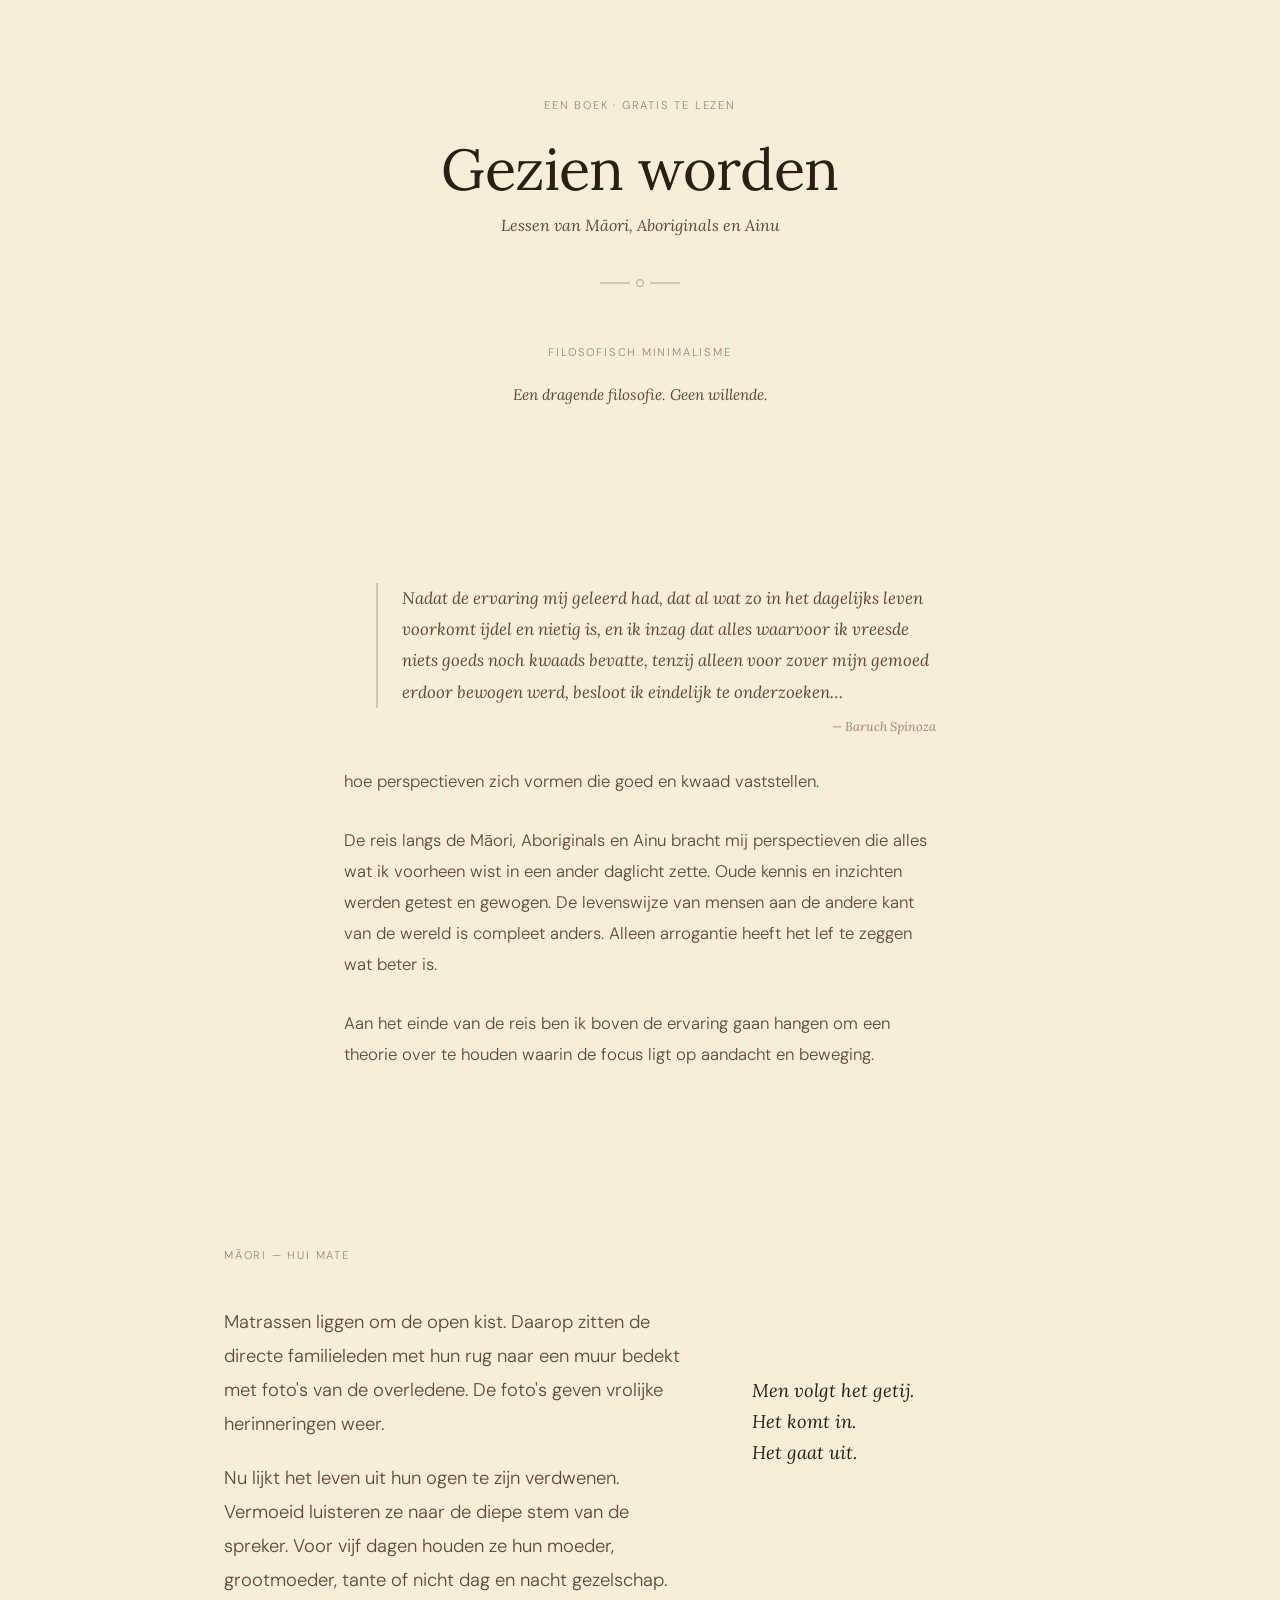
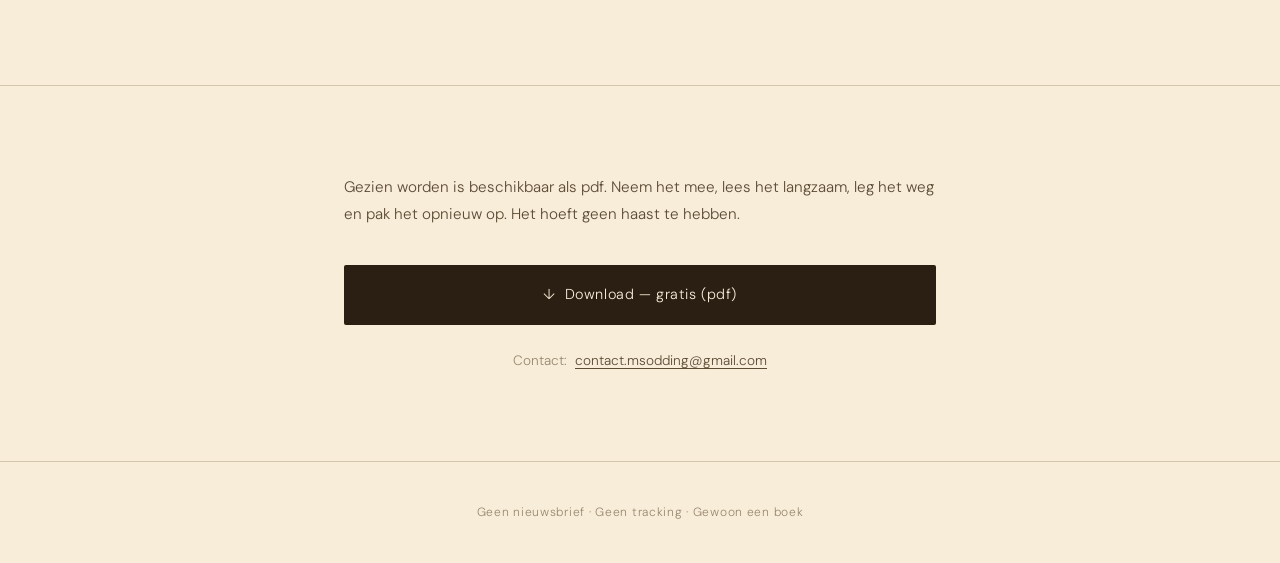
==== index.html @ 2de7d9d2 "Update PDF and remove author name from hero Co-Authored-By: Claude Sonnet 4.6 <noreply@anthropic.com" ====
<!DOCTYPE html>
<html lang="nl">
<head>
  <meta charset="UTF-8" />
  <meta name="viewport" content="width=device-width, initial-scale=1.0" />
  <meta name="description" content="Gezien worden — een filosofisch boek van MS Odding. Gratis te downloaden als pdf." />
  <title>Gezien worden — MS Odding</title>
  <link rel="preconnect" href="https://fonts.googleapis.com" />
  <link rel="preconnect" href="https://fonts.gstatic.com" crossorigin />
  <link href="https://fonts.googleapis.com/css2?family=Lora:ital,wght@0,400;0,500;1,400&family=DM+Sans:ital,wght@0,300;0,400;1,300&display=swap" rel="stylesheet" />
  <link rel="stylesheet" href="styles.css" />
</head>
<body>

  <!-- 1. Hero -->
  <section class="hero fade-in">
    <div class="content">
      <p class="eyebrow">Een boek · Gratis te lezen</p>
      <h1 class="book-title">Gezien worden</h1>
      <p class="book-subtitle">Lessen van Māori, Aboriginals en Ainu</p>
<div class="svg-motif" aria-hidden="true">
        <svg width="80" height="24" viewBox="0 0 80 24" fill="none" xmlns="http://www.w3.org/2000/svg">
          <line x1="0" y1="12" x2="30" y2="12" stroke="#9A8770" stroke-width="0.75"/>
          <circle cx="40" cy="12" r="3.5" stroke="#9A8770" stroke-width="0.75" fill="none"/>
          <line x1="50" y1="12" x2="80" y2="12" stroke="#9A8770" stroke-width="0.75"/>
        </svg>
      </div>
    </div>
  </section>

  <!-- 2. Filosofisch minimalisme -->
  <section class="philosophy-intro fade-in">
    <div class="content">
      <p class="tradition-label">Filosofisch minimalisme</p>
      <p class="philosophy-tagline">Een dragende filosofie. Geen willende.</p>
    </div>
  </section>

  <!-- 3. Spinoza-introductie -->
  <section class="spinoza-intro fade-in">
    <div class="content">
      <div class="spinoza-block">
        <blockquote class="spinoza-quote">
          Nadat de ervaring mij geleerd had, dat al wat zo in het dagelijks leven
          voorkomt ijdel en nietig is, en ik inzag dat alles waarvoor ik vreesde
          niets goeds noch kwaads bevatte, tenzij alleen voor zover mijn gemoed
          erdoor bewogen werd, besloot ik eindelijk te onderzoeken…
        </blockquote>
        <p class="spinoza-attr">— Baruch Spinoza</p>
      </div>

      <p class="intro-text">
        hoe perspectieven zich vormen die goed en kwaad vaststellen.
      </p>

      <p class="intro-text">
        De reis langs de Māori, Aboriginals en Ainu bracht mij perspectieven die
        alles wat ik voorheen wist in een ander daglicht zette. Oude kennis en
        inzichten werden getest en gewogen. De levenswijze van mensen aan de andere
        kant van de wereld is compleet anders. Alleen arrogantie heeft het lef te
        zeggen wat beter is.
      </p>

      <p class="intro-text">
        Aan het einde van de reis ben ik boven de ervaring gaan hangen om een theorie
        over te houden waarin de focus ligt op aandacht en beweging.
      </p>
    </div>
  </section>

  <!-- 4. Māori -->
  <section class="maori fade-in">
    <div class="maori-content">
      <div class="maori-anecdote">
        <p class="tradition-label">Māori — Hui mate</p>
        <p class="anecdote-text">
          Matrassen liggen om de open kist. Daarop zitten de directe familieleden met
          hun rug naar een muur bedekt met foto's van de overledene. De foto's geven
          vrolijke herinneringen weer.
        </p>
        <p class="anecdote-text">
          Nu lijkt het leven uit hun ogen te zijn verdwenen. Vermoeid luisteren ze naar
          de diepe stem van de spreker. Voor vijf dagen houden ze hun moeder, grootmoeder,
          tante of nicht dag en nacht gezelschap.
        </p>
      </div>
      <div class="maori-aphorism">
        <blockquote class="aphorism-text">
          Men volgt het getij.<br>
          Het komt in.<br>
          Het gaat uit.
        </blockquote>
      </div>
    </div>
  </section>

  <!-- 5. Download -->
  <section class="download fade-in" id="download">
    <div class="content">
      <p class="download-intro">
        Gezien worden is beschikbaar als pdf. Neem het mee,
        lees het langzaam, leg het weg en pak het opnieuw op. Het hoeft geen haast
        te hebben.
      </p>
      <a href="gezien-worden.pdf" class="btn-download" download>
        ↓&nbsp;&nbsp;Download — gratis (pdf)
      </a>
      <p class="contact-line">
        <span class="contact-label">Contact:</span>
        <a href="mailto:contact.msodding@gmail.com" class="contact-email">contact.msodding@gmail.com</a>
      </p>
    </div>
  </section>

  <!-- 8. Footer -->
  <footer class="site-footer">
    <p>Geen nieuwsbrief · Geen tracking · Gewoon een boek</p>
  </footer>

  <script src="main.js"></script>
</body>
</html>
---- styles.css ----
/* ── Design tokens ─────────────────────────────────────────── */
:root {
  --bg:          #F7EDD8;
  --primary:     #2A1F12;
  --secondary:   #5C4A35;
  --tertiary:    #9A8770;
  --border:      #D4C7AE;

  --font-serif:  'Lora', Georgia, serif;
  --font-sans:   'DM Sans', system-ui, sans-serif;

  --max-w:       640px;
  --section-py:  5.5rem;

  --transition:  0.2s ease;
}

/* ── Reset ─────────────────────────────────────────────────── */
*, *::before, *::after { box-sizing: border-box; margin: 0; padding: 0; }
html { scroll-behavior: smooth; }

body {
  background: var(--bg);
  color: var(--primary);
  font-family: var(--font-sans);
  font-weight: 300;
  font-size: 1rem;
  line-height: 1.75;
  -webkit-font-smoothing: antialiased;
}

/* ── Layout ────────────────────────────────────────────────── */
.content {
  max-width: var(--max-w);
  margin-inline: auto;
  padding-inline: 1.5rem;
}

section {
  padding-block: var(--section-py);
}

/* ── Scroll fade-in ────────────────────────────────────────── */
.fade-in {
  opacity: 0;
  transform: translateY(22px);
  transition: opacity 0.65s ease, transform 0.65s ease;
}
.fade-in.visible {
  opacity: 1;
  transform: none;
}

/* ── Shared labels ─────────────────────────────────────────── */
.eyebrow,
.tradition-label {
  font-family: var(--font-sans);
  font-weight: 300;
  font-size: 0.7rem;
  letter-spacing: 0.16em;
  text-transform: uppercase;
  color: var(--tertiary);
  margin-bottom: 1.25rem;
}

/* ── Divider ───────────────────────────────────────────────── */
.divider {
  width: 60px;
  height: 1px;
  background: var(--border);
  margin: 3rem auto;
}

/* ── 1. Hero ───────────────────────────────────────────────── */
.hero {
  padding-top: 6rem;
  padding-bottom: 3rem;
  text-align: center;
}

.book-title {
  font-family: var(--font-serif);
  font-weight: 400;
  font-size: clamp(2.4rem, 7vw, 3.6rem);
  letter-spacing: -0.01em;
  line-height: 1.15;
  color: var(--primary);
  margin-bottom: 0.6rem;
}

.book-subtitle {
  font-family: var(--font-serif);
  font-style: italic;
  font-weight: 400;
  font-size: 1rem;
  color: var(--secondary);
  margin-bottom: 2rem;
}

.author-name {
  font-family: var(--font-sans);
  font-weight: 300;
  font-size: 0.85rem;
  letter-spacing: 0.15em;
  color: var(--tertiary);
  margin-top: 1.5rem;
}

.svg-motif {
  display: flex;
  justify-content: center;
  margin-top: 1rem;
}

/* ── 2. Filosofisch minimalisme ────────────────────────────── */
.philosophy-intro {
  padding-block: 0 var(--section-py);
  text-align: center;
}

.philosophy-tagline {
  font-family: var(--font-serif);
  font-style: italic;
  font-weight: 400;
  font-size: 0.95rem;
  color: var(--secondary);
  line-height: 1.6;
}

/* ── 3. Spinoza introductie ────────────────────────────────── */
.spinoza-intro .content {
  display: flex;
  flex-direction: column;
  gap: 1.75rem;
}

.spinoza-block {
  display: flex;
  flex-direction: column;
  gap: 0.5rem;
}

.spinoza-quote {
  font-family: var(--font-serif);
  font-style: italic;
  font-weight: 400;
  font-size: 1.05rem;
  line-height: 1.85;
  color: var(--secondary);
  border-left: 2px solid var(--border);
  padding-left: 1.5rem;
  margin-left: 2rem;
  quotes: none;
}

.intro-text {
  font-family: var(--font-sans);
  font-weight: 300;
  font-size: 1.05rem;
  line-height: 1.85;
  color: var(--secondary);
}

@media (max-width: 480px) {
  .spinoza-quote {
    margin-left: 1rem;
  }
}

.spinoza-attr {
  font-family: var(--font-serif);
  font-style: italic;
  font-size: 0.8rem;
  color: var(--tertiary);
  text-align: right;
}

/* ── 4. Māori ──────────────────────────────────────────────── */
.maori {
  padding-block: var(--section-py);
}

.maori-content {
  max-width: 880px;
  margin-inline: auto;
  padding-inline: 1.5rem;
  display: grid;
  grid-template-columns: 3fr 2fr;
  gap: 4.5rem;
  align-items: center;
}

.maori-anecdote {
  display: flex;
  flex-direction: column;
  gap: 1.2rem;
}

.anecdote-text {
  font-family: var(--font-sans);
  font-weight: 300;
  font-size: 1.15rem;
  line-height: 1.85;
  color: var(--secondary);
}

.aphorism-text {
  font-family: var(--font-serif);
  font-style: italic;
  font-weight: 400;
  font-size: 1.15rem;
  line-height: 1.7;
  color: var(--primary);
  quotes: none;
}

@media (max-width: 768px) {
  .maori-content {
    grid-template-columns: 1fr;
    gap: 0;
  }
  .maori-aphorism {
    margin-top: 2.5rem;
    padding-left: 1.25rem;
    border-left: 1px solid var(--border);
  }
  .aphorism-text {
    font-size: 1.15rem;
  }
}

/* ── 5. Reisregel ──────────────────────────────────────────── */
.travel-line {
  padding-block: 0 var(--section-py);
  text-align: center;
}

.travel-text {
  font-family: var(--font-sans);
  font-weight: 300;
  font-style: italic;
  font-size: 0.9rem;
  color: var(--tertiary);
  letter-spacing: 0.01em;
}

/* ── 6 + 7. Download ───────────────────────────────────────── */
.download {
  border-top: 1px solid var(--border);
  padding-block: var(--section-py);
}

.download-intro {
  font-family: var(--font-sans);
  font-weight: 300;
  font-size: 0.95rem;
  color: var(--secondary);
  line-height: 1.8;
  margin-bottom: 2.25rem;
}

.btn-download {
  display: block;
  width: 100%;
  background: var(--primary);
  color: var(--bg);
  font-family: var(--font-sans);
  font-weight: 300;
  font-size: 0.9rem;
  letter-spacing: 0.04em;
  text-align: center;
  padding: 1.1rem 2rem;
  border-radius: 2px;
  text-decoration: none;
  transition: opacity var(--transition);
}
.btn-download:hover { opacity: 0.88; }

.contact-line {
  margin-top: 1.5rem;
  text-align: center;
  font-family: var(--font-sans);
  font-weight: 300;
  font-size: 0.85rem;
}

.contact-label {
  color: var(--tertiary);
  margin-right: 0.3em;
}

.contact-email {
  color: var(--secondary);
  text-decoration: underline;
  text-underline-offset: 3px;
  text-decoration-thickness: 1px;
  transition: color var(--transition);
}
.contact-email:hover { color: var(--primary); }

/* ── 8. Footer ─────────────────────────────────────────────── */
.site-footer {
  border-top: 1px solid var(--border);
  padding: 2.5rem 1.5rem;
  text-align: center;
  font-family: var(--font-sans);
  font-weight: 300;
  font-size: 0.75rem;
  letter-spacing: 0.06em;
  color: var(--tertiary);
}

/* ── Responsive ────────────────────────────────────────────── */
@media (max-width: 480px) {
  :root { --section-py: 4rem; }
  .book-title { font-size: 2.2rem; }
}
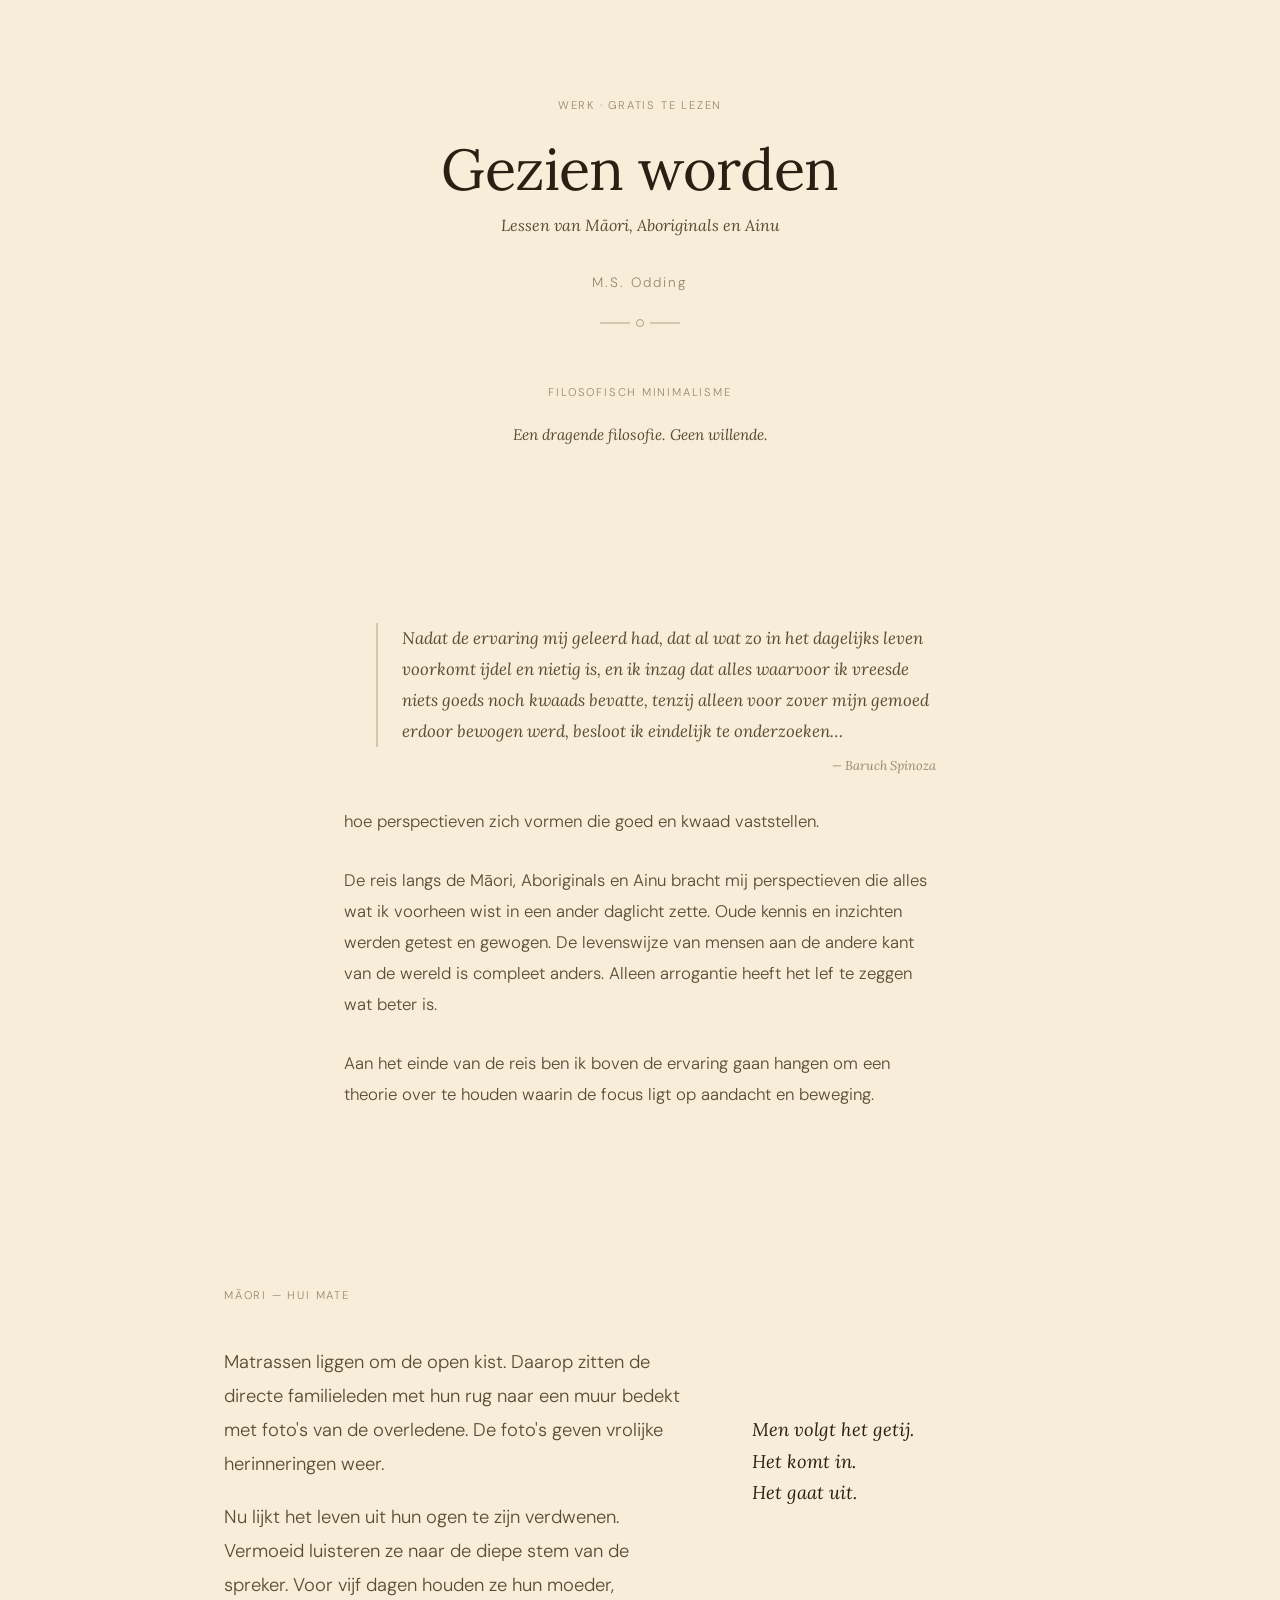
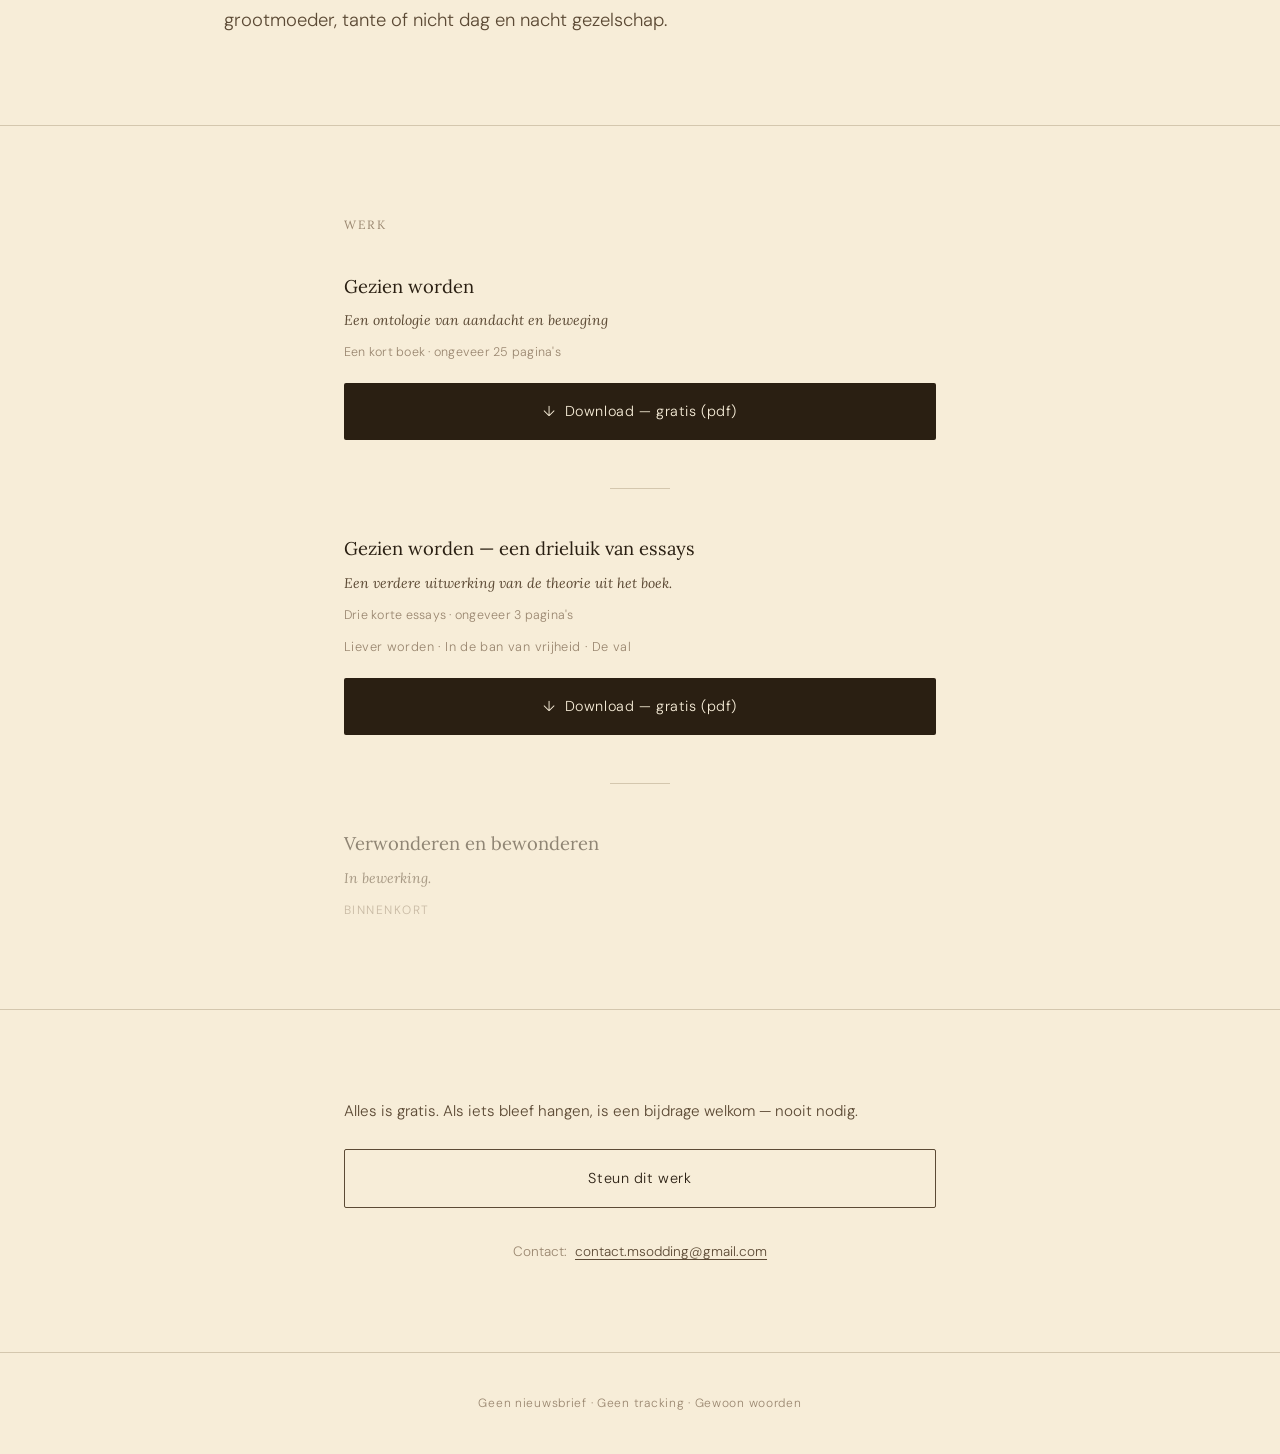
==== commit 20d254a3: "Restructure to writer page, add drieluik PDF and Mollie link - Expand to multi-work page with Werk s" ====
--- a/index.html
+++ b/index.html
@@ -3,8 +3,8 @@
 <head>
   <meta charset="UTF-8" />
   <meta name="viewport" content="width=device-width, initial-scale=1.0" />
-  <meta name="description" content="Gezien worden — een filosofisch boek van MS Odding. Gratis te downloaden als pdf." />
-  <title>Gezien worden — MS Odding</title>
+  <meta name="description" content="M.S. Odding — filosofisch schrijver. Werk gratis te lezen." />
+  <title>M.S. Odding</title>
   <link rel="preconnect" href="https://fonts.googleapis.com" />
   <link rel="preconnect" href="https://fonts.gstatic.com" crossorigin />
   <link href="https://fonts.googleapis.com/css2?family=Lora:ital,wght@0,400;0,500;1,400&family=DM+Sans:ital,wght@0,300;0,400;1,300&display=swap" rel="stylesheet" />
@@ -15,10 +15,11 @@
   <!-- 1. Hero -->
   <section class="hero fade-in">
     <div class="content">
-      <p class="eyebrow">Een boek · Gratis te lezen</p>
+      <p class="eyebrow">Werk · Gratis te lezen</p>
       <h1 class="book-title">Gezien worden</h1>
       <p class="book-subtitle">Lessen van Māori, Aboriginals en Ainu</p>
-<div class="svg-motif" aria-hidden="true">
+      <p class="author-name">M.S. Odding</p>
+      <div class="svg-motif" aria-hidden="true">
         <svg width="80" height="24" viewBox="0 0 80 24" fill="none" xmlns="http://www.w3.org/2000/svg">
           <line x1="0" y1="12" x2="30" y2="12" stroke="#9A8770" stroke-width="0.75"/>
           <circle cx="40" cy="12" r="3.5" stroke="#9A8770" stroke-width="0.75" fill="none"/>
@@ -94,17 +95,53 @@
     </div>
   </section>
 
-  <!-- 5. Download -->
-  <section class="download fade-in" id="download">
+  <!-- 5. Werk -->
+  <section class="werk fade-in">
     <div class="content">
-      <p class="download-intro">
-        Gezien worden is beschikbaar als pdf. Neem het mee,
-        lees het langzaam, leg het weg en pak het opnieuw op. Het hoeft geen haast
-        te hebben.
+      <h2 class="werk-kop">Werk</h2>
+
+      <!-- werk-item -->
+      <div class="werk-item">
+        <h3 class="werk-titel werk-titel--hoofd">Gezien worden</h3>
+        <p class="werk-context">Een ontologie van aandacht en beweging</p>
+        <p class="werk-lengte">Een kort boek · ongeveer 25 pagina's</p>
+        <a href="gezien-worden.pdf" class="btn-download" download>
+          ↓&nbsp;&nbsp;Download — gratis (pdf)
+        </a>
+      </div>
+
+      <div class="divider" aria-hidden="true"></div>
+
+      <!-- werk-item -->
+      <div class="werk-item">
+        <h3 class="werk-titel">Gezien worden — een drieluik van essays</h3>
+        <p class="werk-context">Een verdere uitwerking van de theorie uit het boek.</p>
+        <p class="werk-lengte">Drie korte essays · ongeveer 3 pagina's</p>
+        <p class="werk-delen">Liever worden · In de ban van vrijheid · De val</p>
+        <a href="drieluik.pdf" class="btn-download" download>
+          ↓&nbsp;&nbsp;Download — gratis (pdf)
+        </a>
+      </div>
+
+      <div class="divider" aria-hidden="true"></div>
+
+      <!-- werk-item -->
+      <div class="werk-item werk-item--binnenkort">
+        <h3 class="werk-titel">Verwonderen en bewonderen</h3>
+        <p class="werk-context">In bewerking.</p>
+        <span class="werk-binnenkort">Binnenkort</span>
+      </div>
+
+    </div>
+  </section>
+
+  <!-- 6. Donatie -->
+  <section class="donatie fade-in">
+    <div class="content">
+      <p class="donatie-tekst">
+        Alles is gratis. Als iets bleef hangen, is een bijdrage welkom — nooit nodig.
       </p>
-      <a href="gezien-worden.pdf" class="btn-download" download>
-        ↓&nbsp;&nbsp;Download — gratis (pdf)
-      </a>
+      <a href="https://payment-links.mollie.com/payment/r7pazrSc7euTKoVrYh3TL" class="btn-steun" target="_blank" rel="noopener">Steun dit werk</a>
       <p class="contact-line">
         <span class="contact-label">Contact:</span>
         <a href="mailto:contact.msodding@gmail.com" class="contact-email">contact.msodding@gmail.com</a>
@@ -112,9 +149,9 @@
     </div>
   </section>
 
-  <!-- 8. Footer -->
+  <!-- 7. Footer -->
   <footer class="site-footer">
-    <p>Geen nieuwsbrief · Geen tracking · Gewoon een boek</p>
+    <p>Geen nieuwsbrief · Geen tracking · Gewoon woorden</p>
   </footer>
 
   <script src="main.js"></script>
--- a/styles.css
+++ b/styles.css
@@ -229,34 +229,75 @@
   }
 }
 
-/* ── 5. Reisregel ──────────────────────────────────────────── */
-.travel-line {
-  padding-block: 0 var(--section-py);
-  text-align: center;
-}
-
-.travel-text {
-  font-family: var(--font-sans);
-  font-weight: 300;
-  font-style: italic;
-  font-size: 0.9rem;
-  color: var(--tertiary);
-  letter-spacing: 0.01em;
-}
-
-/* ── 6 + 7. Download ───────────────────────────────────────── */
-.download {
+/* ── 5. Werk ───────────────────────────────────────────────── */
+.werk {
   border-top: 1px solid var(--border);
   padding-block: var(--section-py);
 }
 
-.download-intro {
-  font-family: var(--font-sans);
-  font-weight: 300;
-  font-size: 0.95rem;
-  color: var(--secondary);
-  line-height: 1.8;
-  margin-bottom: 2.25rem;
+.werk-kop {
+  font-family: var(--font-serif);
+  font-weight: 400;
+  font-size: 0.75rem;
+  letter-spacing: 0.16em;
+  text-transform: uppercase;
+  color: var(--tertiary);
+  margin-bottom: 2.5rem;
+}
+
+.werk-item {
+  display: flex;
+  flex-direction: column;
+  gap: 0.6rem;
+}
+
+.werk-item--binnenkort {
+  opacity: 0.5;
+}
+
+.werk-titel {
+  font-family: var(--font-serif);
+  font-weight: 400;
+  font-size: 1.15rem;
+  line-height: 1.3;
+  color: var(--primary);
+}
+
+.werk-titel--hoofd {
+  font-size: 1.15rem;
+}
+
+.werk-context {
+  font-family: var(--font-serif);
+  font-style: italic;
+  font-weight: 400;
+  font-size: 0.875rem;
+  color: var(--secondary);
+}
+
+.werk-lengte {
+  font-family: var(--font-sans);
+  font-weight: 300;
+  font-size: 0.78rem;
+  color: var(--tertiary);
+  letter-spacing: 0.02em;
+}
+
+.werk-delen {
+  font-family: var(--font-sans);
+  font-weight: 300;
+  font-size: 0.8rem;
+  color: var(--tertiary);
+  letter-spacing: 0.03em;
+}
+
+.werk-binnenkort {
+  font-family: var(--font-sans);
+  font-weight: 300;
+  font-size: 0.75rem;
+  letter-spacing: 0.12em;
+  text-transform: uppercase;
+  color: var(--tertiary);
 }
 
 .btn-download {
@@ -269,15 +310,52 @@
   font-size: 0.9rem;
   letter-spacing: 0.04em;
   text-align: center;
-  padding: 1.1rem 2rem;
+  padding: 1rem 2rem;
   border-radius: 2px;
   text-decoration: none;
+  margin-top: 0.6rem;
   transition: opacity var(--transition);
 }
 .btn-download:hover { opacity: 0.88; }
 
+/* ── 6. Donatie ────────────────────────────────────────────── */
+.donatie {
+  border-top: 1px solid var(--border);
+  padding-block: var(--section-py);
+}
+
+.donatie-tekst {
+  font-family: var(--font-sans);
+  font-weight: 300;
+  font-size: 0.95rem;
+  color: var(--secondary);
+  line-height: 1.8;
+  margin-bottom: 1.5rem;
+}
+
+.btn-steun {
+  display: block;
+  width: 100%;
+  background: transparent;
+  color: var(--primary);
+  font-family: var(--font-sans);
+  font-weight: 300;
+  font-size: 0.9rem;
+  letter-spacing: 0.04em;
+  text-align: center;
+  padding: 1rem 2rem;
+  border-radius: 2px;
+  border: 1px solid var(--secondary);
+  text-decoration: none;
+  transition: border-color var(--transition), color var(--transition);
+}
+.btn-steun:hover {
+  border-color: var(--tertiary);
+  color: var(--tertiary);
+}
+
 .contact-line {
-  margin-top: 1.5rem;
+  margin-top: 2rem;
   text-align: center;
   font-family: var(--font-sans);
   font-weight: 300;
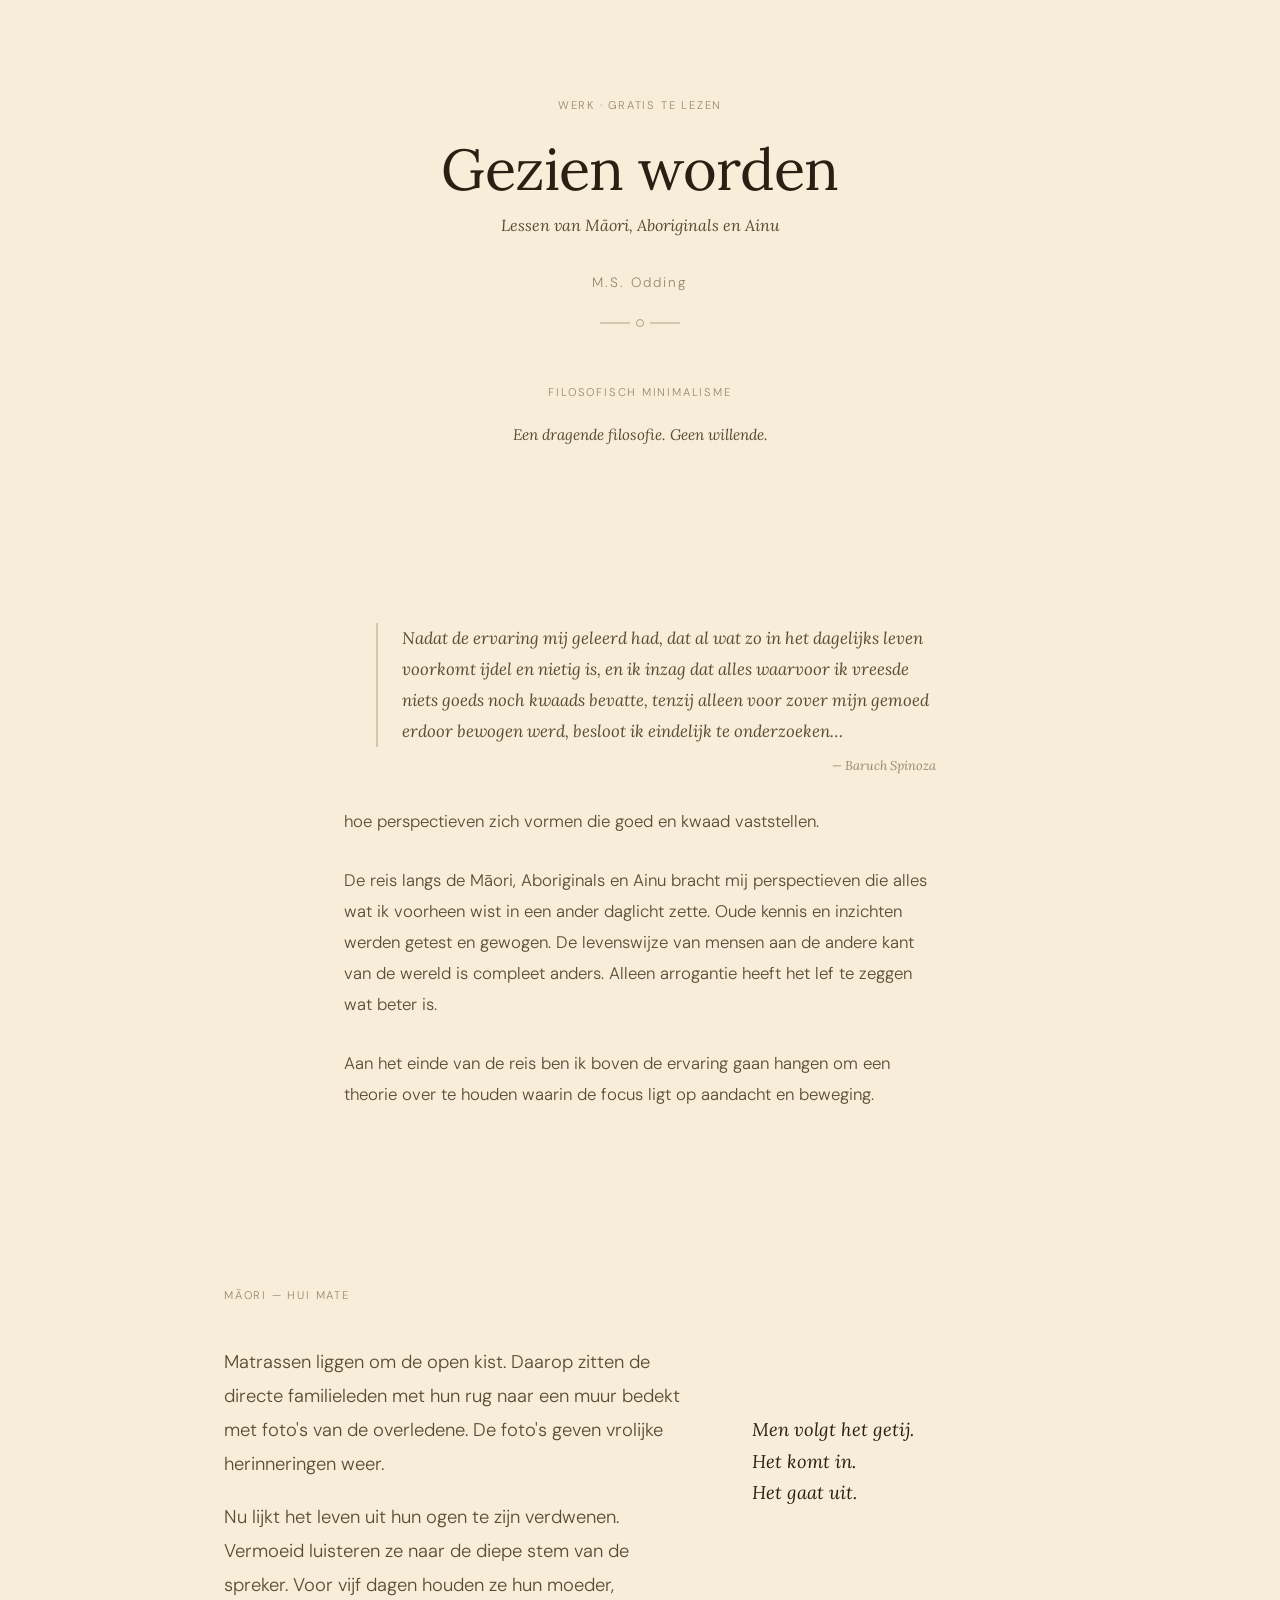
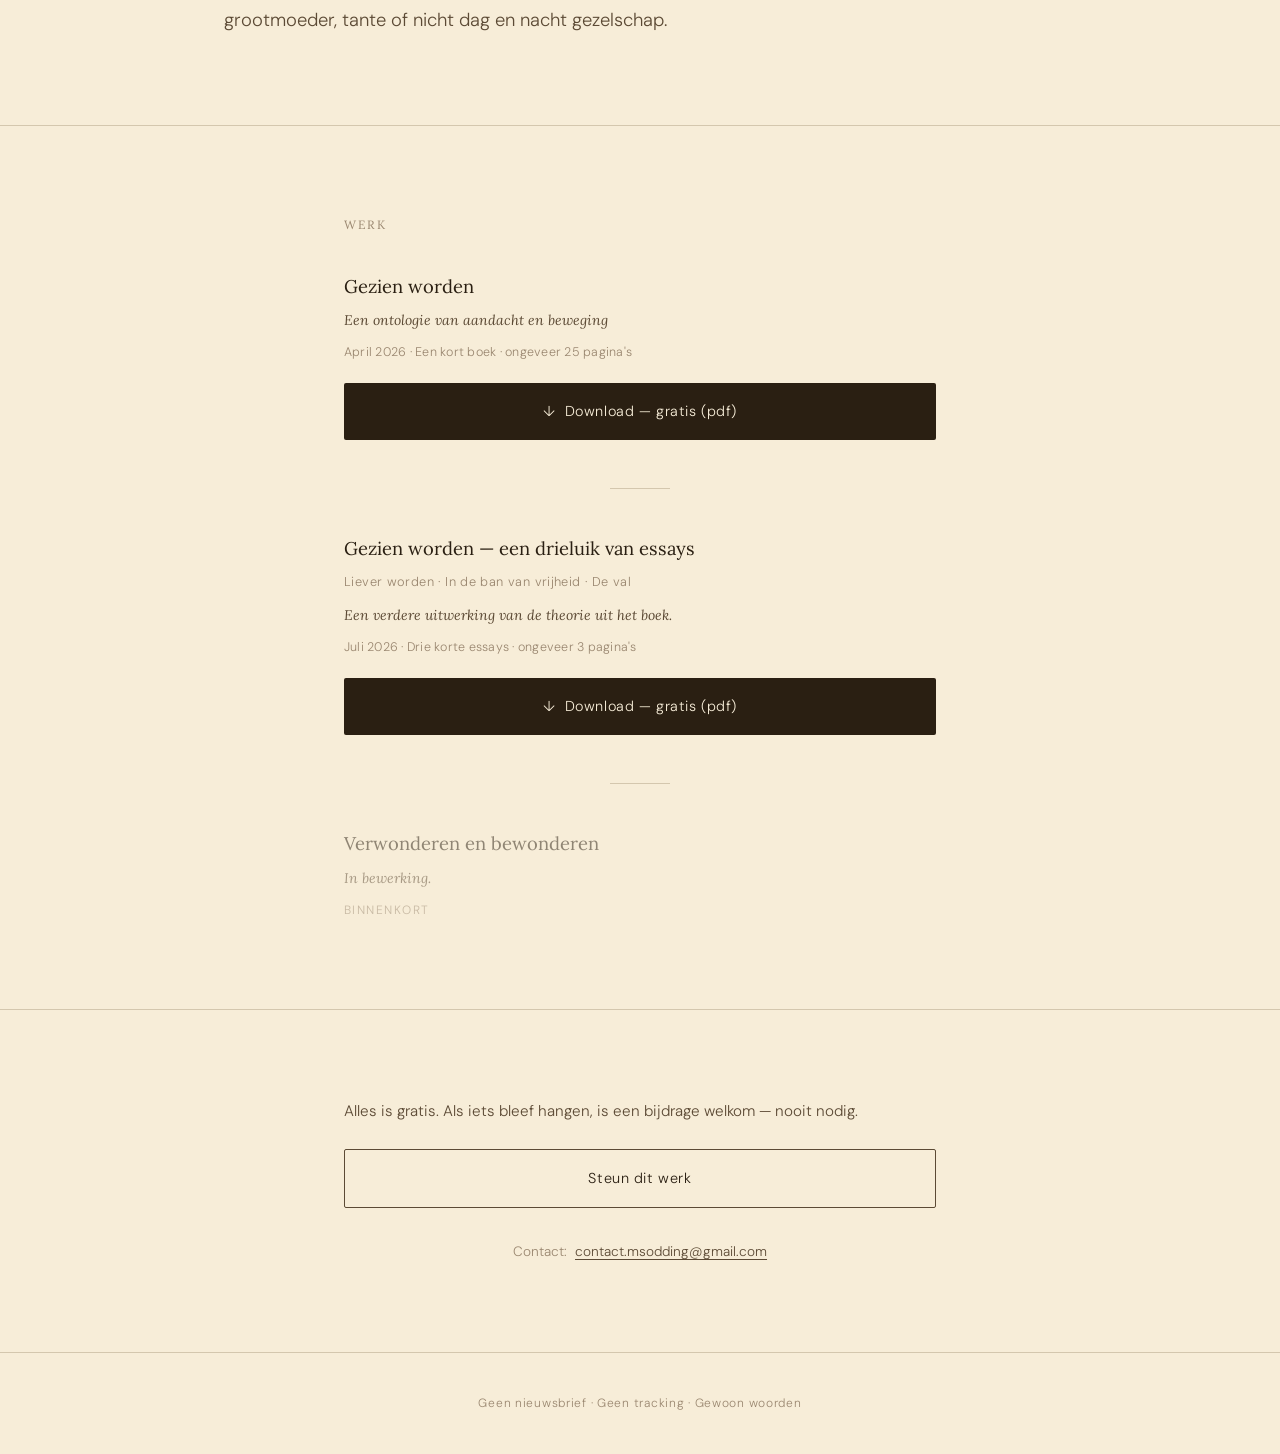
==== commit ad51c144: "Refine werk-sectie: datum op metadataregel, deeltitels onder hoofdtitel, Binnenkort terug Co-Authore" ====
--- a/index.html
+++ b/index.html
@@ -104,7 +104,7 @@
       <div class="werk-item">
         <h3 class="werk-titel werk-titel--hoofd">Gezien worden</h3>
         <p class="werk-context">Een ontologie van aandacht en beweging</p>
-        <p class="werk-lengte">Een kort boek · ongeveer 25 pagina's</p>
+        <p class="werk-lengte">April 2026 · Een kort boek · ongeveer 25 pagina's</p>
         <a href="gezien-worden.pdf" class="btn-download" download>
           ↓&nbsp;&nbsp;Download — gratis (pdf)
         </a>
@@ -115,9 +115,9 @@
       <!-- werk-item -->
       <div class="werk-item">
         <h3 class="werk-titel">Gezien worden — een drieluik van essays</h3>
+        <p class="werk-delen">Liever worden · In de ban van vrijheid · De val</p>
         <p class="werk-context">Een verdere uitwerking van de theorie uit het boek.</p>
-        <p class="werk-lengte">Drie korte essays · ongeveer 3 pagina's</p>
-        <p class="werk-delen">Liever worden · In de ban van vrijheid · De val</p>
+        <p class="werk-lengte">Juli 2026 · Drie korte essays · ongeveer 3 pagina's</p>
         <a href="drieluik.pdf" class="btn-download" download>
           ↓&nbsp;&nbsp;Download — gratis (pdf)
         </a>
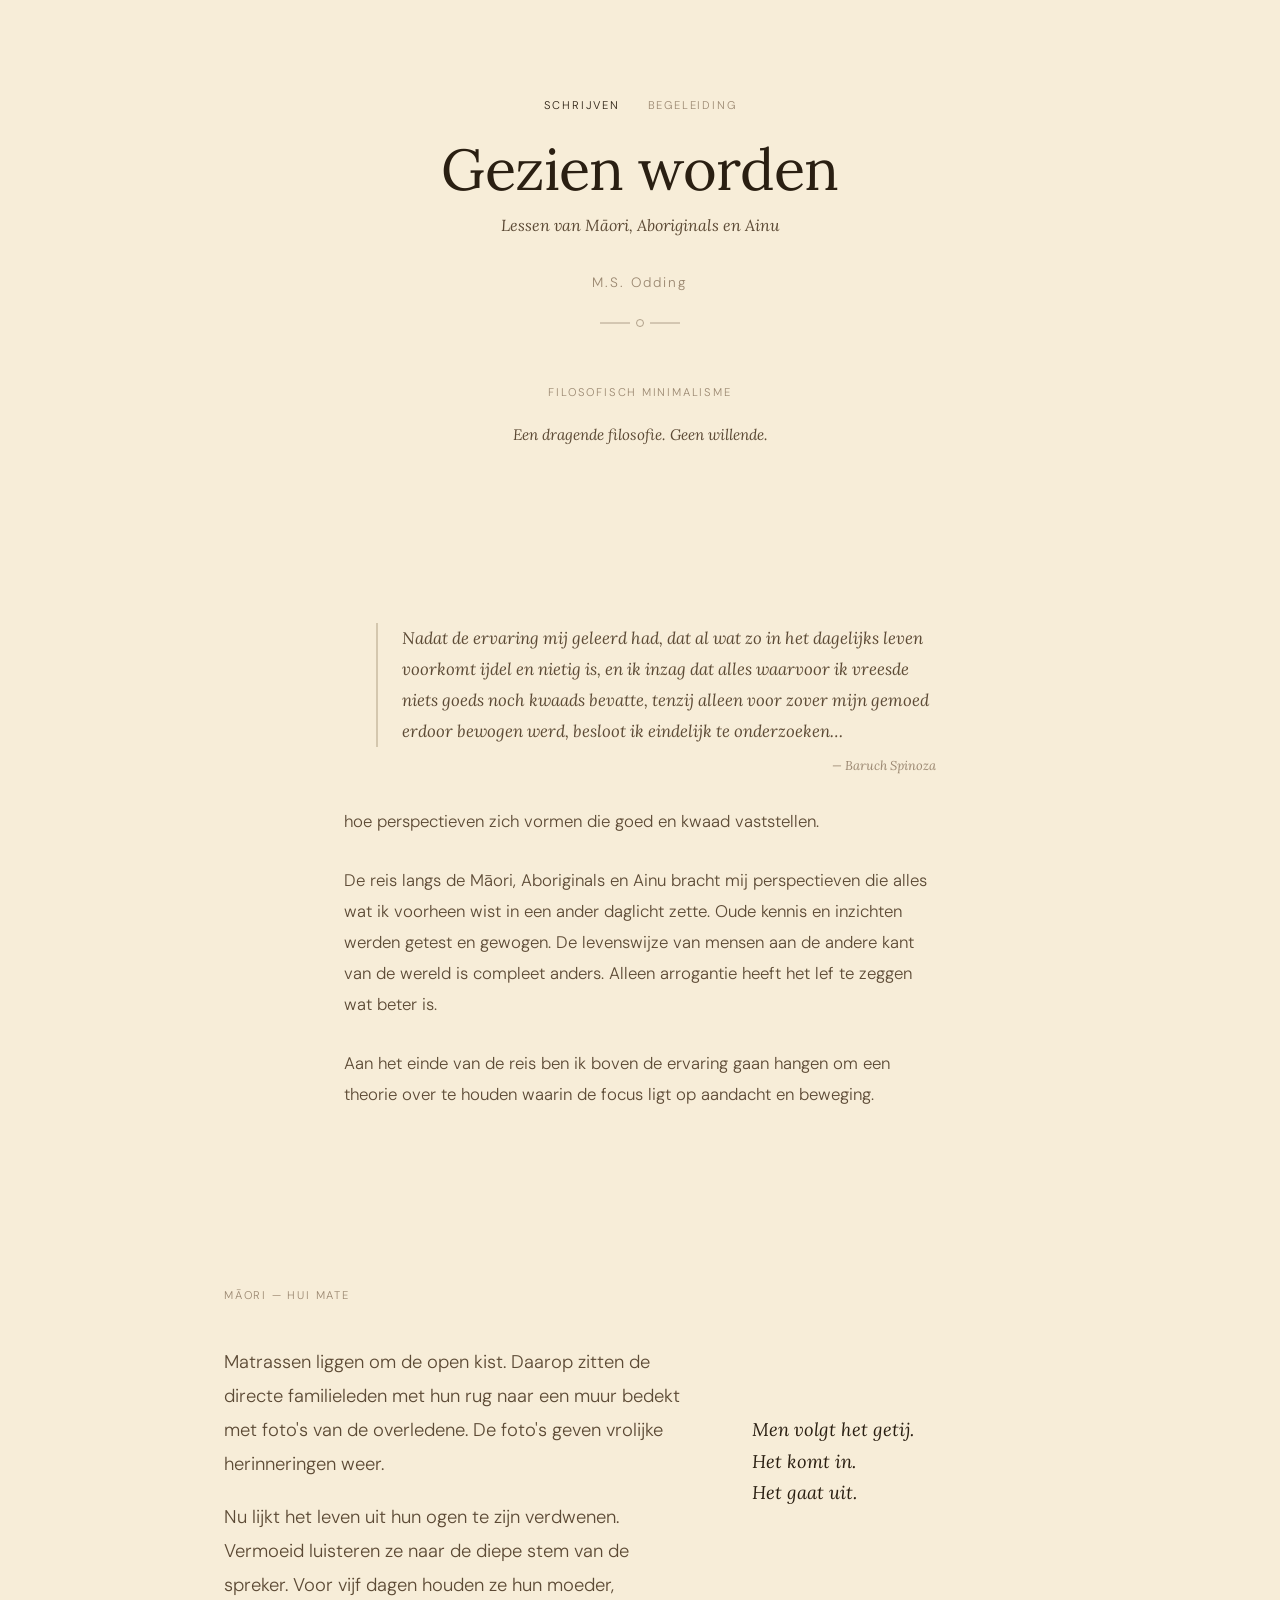
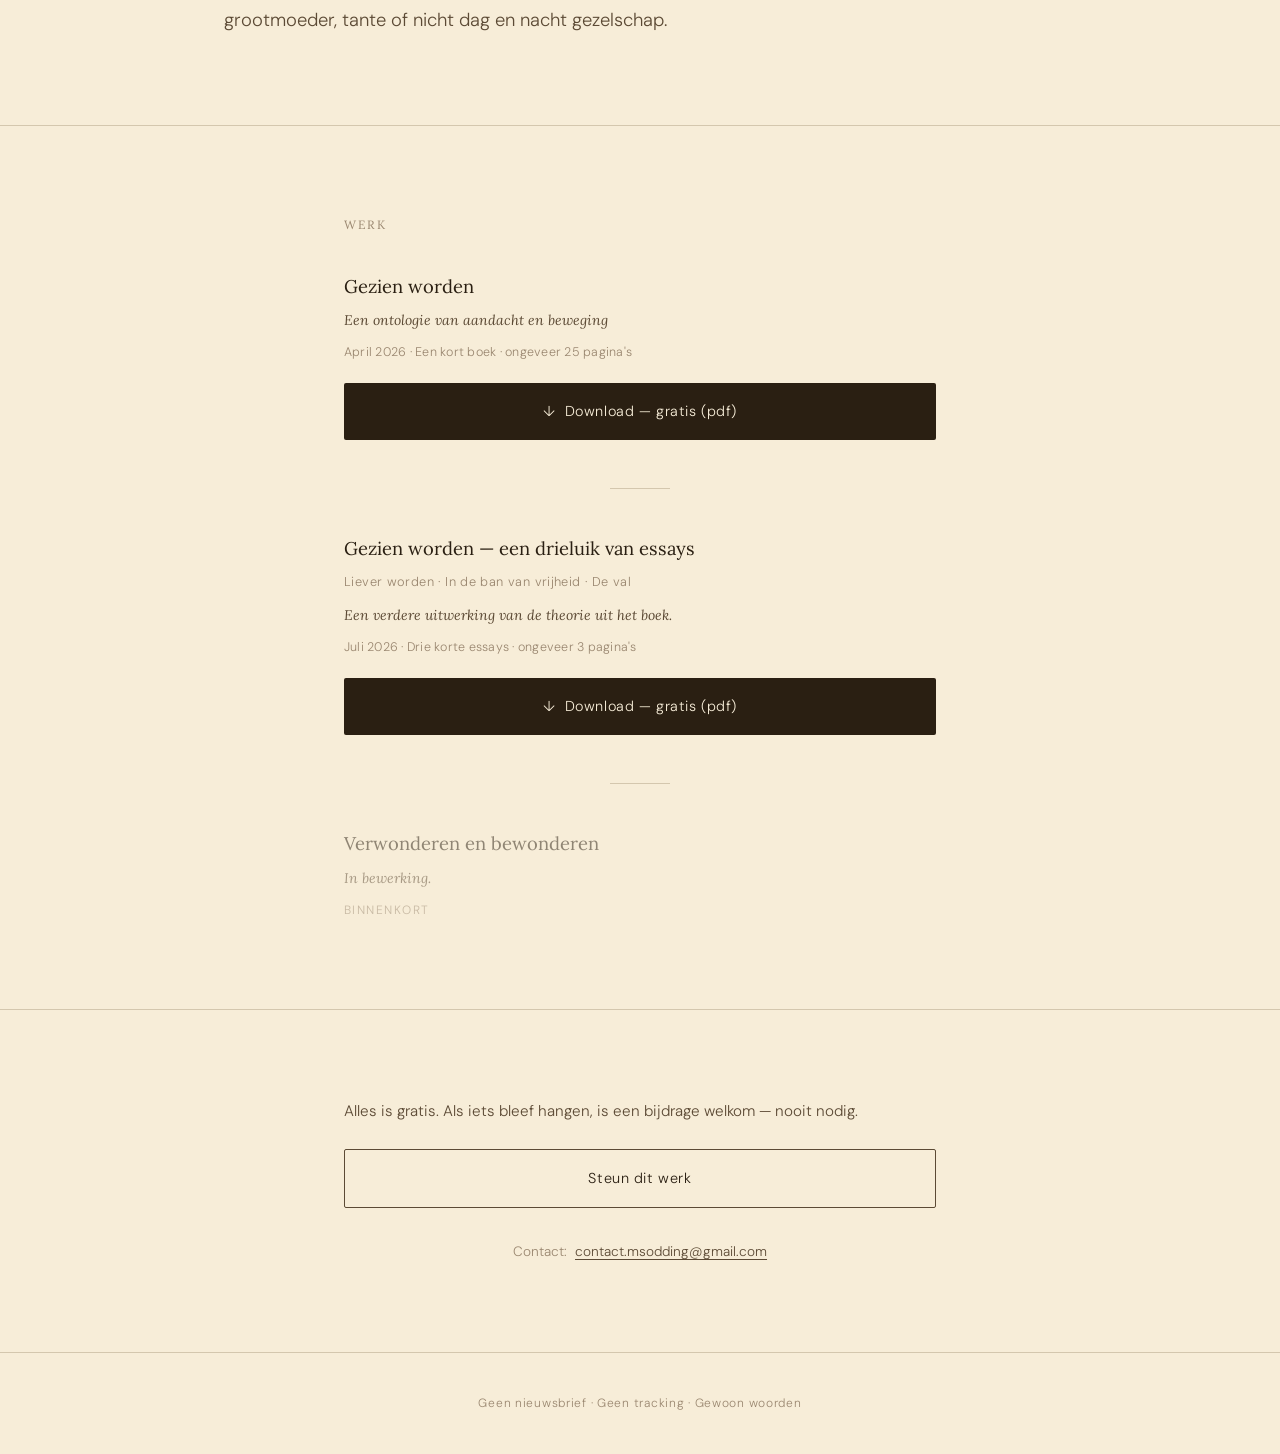
==== commit d987a32c: "Add begeleiding page for gifted-student tutoring, update site nav Introduces a second page at /begel" ====
--- a/index.html
+++ b/index.html
@@ -15,7 +15,10 @@
   <!-- 1. Hero -->
   <section class="hero fade-in">
     <div class="content">
-      <p class="eyebrow">Werk · Gratis te lezen</p>
+      <nav class="site-nav">
+        <span class="nav-current">Schrijven</span>
+        <a href="/begeleiding/">Begeleiding</a>
+      </nav>
       <h1 class="book-title">Gezien worden</h1>
       <p class="book-subtitle">Lessen van Māori, Aboriginals en Ainu</p>
       <p class="author-name">M.S. Odding</p>
--- a/styles.css
+++ b/styles.css
@@ -63,6 +63,27 @@
   margin-bottom: 1.25rem;
 }
 
+/* ── Site nav ──────────────────────────────────────────────── */
+.site-nav {
+  display: flex;
+  justify-content: center;
+  flex-wrap: wrap;
+  gap: 0.6rem 1.75rem;
+  margin-bottom: 1.25rem;
+  font-family: var(--font-sans);
+  font-weight: 300;
+  font-size: 0.7rem;
+  letter-spacing: 0.16em;
+  text-transform: uppercase;
+}
+.site-nav a {
+  color: var(--tertiary);
+  text-decoration: none;
+  transition: color var(--transition);
+}
+.site-nav a:hover { color: var(--secondary); }
+.site-nav .nav-current { color: var(--primary); }
+
 /* ── Divider ───────────────────────────────────────────────── */
 .divider {
   width: 60px;
@@ -159,6 +180,85 @@
   font-size: 1.05rem;
   line-height: 1.85;
   color: var(--secondary);
+}
+
+.intro-list {
+  display: flex;
+  flex-direction: column;
+  gap: 0.9rem;
+  padding-left: 1.25rem;
+}
+
+.intro-list li {
+  font-family: var(--font-sans);
+  font-weight: 300;
+  font-size: 1.05rem;
+  line-height: 1.85;
+  color: var(--secondary);
+}
+
+.intro-list ul {
+  list-style: circle;
+  display: flex;
+  flex-direction: column;
+  gap: 0.9rem;
+  padding-left: 1.5rem;
+  margin-top: 0.9rem;
+}
+
+.text-link {
+  color: var(--secondary);
+  text-decoration: underline;
+  text-underline-offset: 3px;
+  text-decoration-thickness: 1px;
+  transition: color var(--transition);
+}
+.text-link:hover { color: var(--primary); }
+
+.section-divider-top {
+  border-top: 1px solid var(--border);
+}
+
+.text-stack {
+  display: flex;
+  flex-direction: column;
+  gap: 1rem;
+}
+
+/* ── Split content (tekst + beeld, zie Māori-sectie) ─────────── */
+.split-content {
+  max-width: 880px;
+  margin-inline: auto;
+  padding-inline: 1.5rem;
+  display: grid;
+  grid-template-columns: 3fr 2fr;
+  gap: 4.5rem;
+  align-items: center;
+}
+
+.split-text {
+  display: flex;
+  flex-direction: column;
+  gap: 1.25rem;
+}
+
+.split-media img {
+  width: 100%;
+  height: auto;
+  display: block;
+  border-radius: 2px;
+}
+
+@media (max-width: 768px) {
+  .split-content {
+    grid-template-columns: 1fr;
+    gap: 0;
+  }
+  .split-media {
+    margin-top: 2.5rem;
+    max-width: 320px;
+    margin-inline: auto;
+  }
 }
 
 @media (max-width: 480px) {
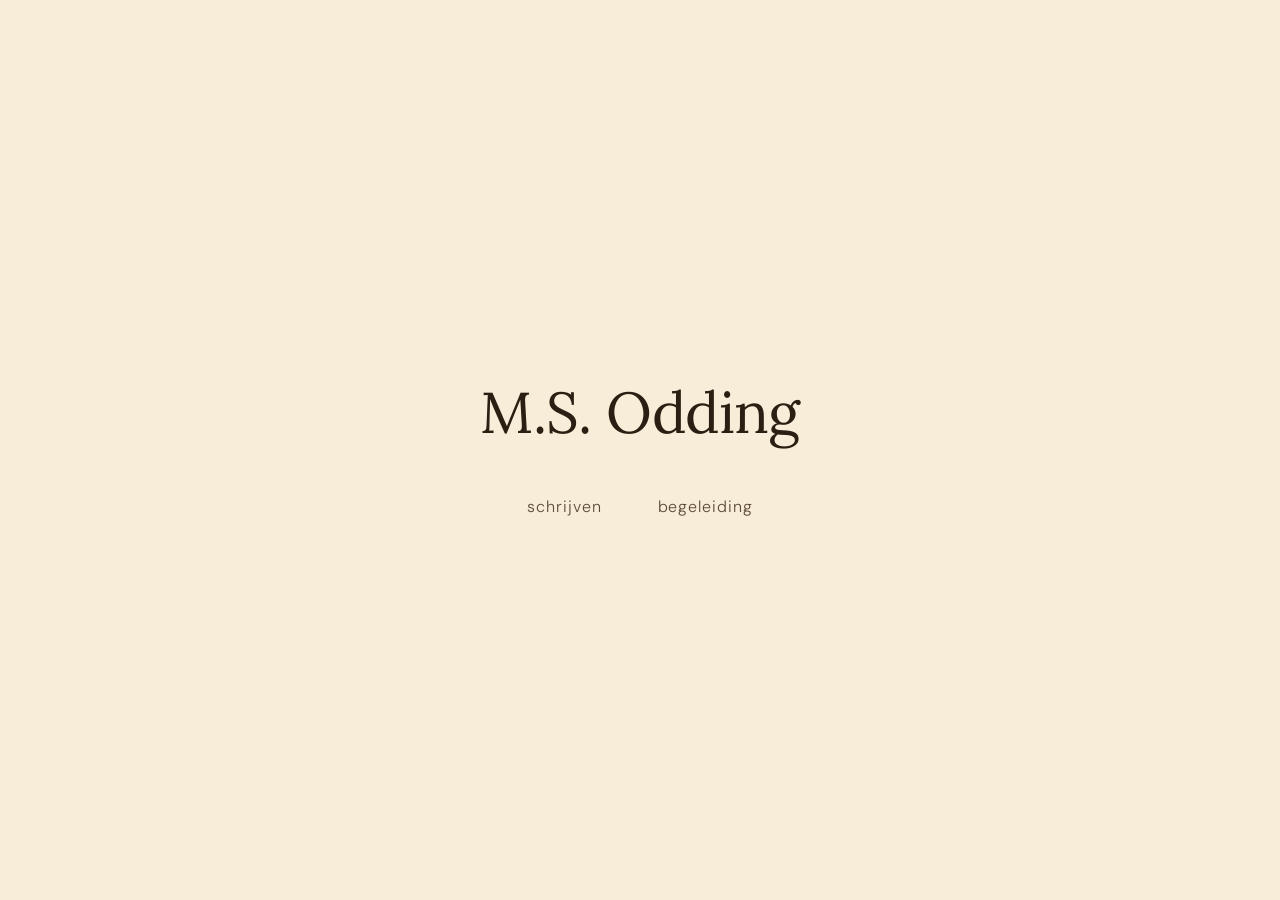
==== commit 5a6711e2: "Restructure site: move writing content to /schrijven, add minimal root landing page Homepage content" ====
--- a/index.html
+++ b/index.html
@@ -3,7 +3,7 @@
 <head>
   <meta charset="UTF-8" />
   <meta name="viewport" content="width=device-width, initial-scale=1.0" />
-  <meta name="description" content="M.S. Odding — filosofisch schrijver. Werk gratis te lezen." />
+  <meta name="description" content="M.S. Odding — schrijver en begeleider. Filosofisch werk gratis te lezen, en individuele begeleiding voor hoogbegaafde denkers." />
   <title>M.S. Odding</title>
   <link rel="preconnect" href="https://fonts.googleapis.com" />
   <link rel="preconnect" href="https://fonts.gstatic.com" crossorigin />
@@ -12,150 +12,15 @@
 </head>
 <body>
 
-  <!-- 1. Hero -->
-  <section class="hero fade-in">
+  <section class="landing fade-in">
     <div class="content">
-      <nav class="site-nav">
-        <span class="nav-current">Schrijven</span>
-        <a href="/begeleiding/">Begeleiding</a>
+      <h1 class="book-title landing-name">M.S. Odding</h1>
+      <nav class="landing-links">
+        <a href="/schrijven/">schrijven</a>
+        <a href="/begeleiding/">begeleiding</a>
       </nav>
-      <h1 class="book-title">Gezien worden</h1>
-      <p class="book-subtitle">Lessen van Māori, Aboriginals en Ainu</p>
-      <p class="author-name">M.S. Odding</p>
-      <div class="svg-motif" aria-hidden="true">
-        <svg width="80" height="24" viewBox="0 0 80 24" fill="none" xmlns="http://www.w3.org/2000/svg">
-          <line x1="0" y1="12" x2="30" y2="12" stroke="#9A8770" stroke-width="0.75"/>
-          <circle cx="40" cy="12" r="3.5" stroke="#9A8770" stroke-width="0.75" fill="none"/>
-          <line x1="50" y1="12" x2="80" y2="12" stroke="#9A8770" stroke-width="0.75"/>
-        </svg>
-      </div>
     </div>
   </section>
-
-  <!-- 2. Filosofisch minimalisme -->
-  <section class="philosophy-intro fade-in">
-    <div class="content">
-      <p class="tradition-label">Filosofisch minimalisme</p>
-      <p class="philosophy-tagline">Een dragende filosofie. Geen willende.</p>
-    </div>
-  </section>
-
-  <!-- 3. Spinoza-introductie -->
-  <section class="spinoza-intro fade-in">
-    <div class="content">
-      <div class="spinoza-block">
-        <blockquote class="spinoza-quote">
-          Nadat de ervaring mij geleerd had, dat al wat zo in het dagelijks leven
-          voorkomt ijdel en nietig is, en ik inzag dat alles waarvoor ik vreesde
-          niets goeds noch kwaads bevatte, tenzij alleen voor zover mijn gemoed
-          erdoor bewogen werd, besloot ik eindelijk te onderzoeken…
-        </blockquote>
-        <p class="spinoza-attr">— Baruch Spinoza</p>
-      </div>
-
-      <p class="intro-text">
-        hoe perspectieven zich vormen die goed en kwaad vaststellen.
-      </p>
-
-      <p class="intro-text">
-        De reis langs de Māori, Aboriginals en Ainu bracht mij perspectieven die
-        alles wat ik voorheen wist in een ander daglicht zette. Oude kennis en
-        inzichten werden getest en gewogen. De levenswijze van mensen aan de andere
-        kant van de wereld is compleet anders. Alleen arrogantie heeft het lef te
-        zeggen wat beter is.
-      </p>
-
-      <p class="intro-text">
-        Aan het einde van de reis ben ik boven de ervaring gaan hangen om een theorie
-        over te houden waarin de focus ligt op aandacht en beweging.
-      </p>
-    </div>
-  </section>
-
-  <!-- 4. Māori -->
-  <section class="maori fade-in">
-    <div class="maori-content">
-      <div class="maori-anecdote">
-        <p class="tradition-label">Māori — Hui mate</p>
-        <p class="anecdote-text">
-          Matrassen liggen om de open kist. Daarop zitten de directe familieleden met
-          hun rug naar een muur bedekt met foto's van de overledene. De foto's geven
-          vrolijke herinneringen weer.
-        </p>
-        <p class="anecdote-text">
-          Nu lijkt het leven uit hun ogen te zijn verdwenen. Vermoeid luisteren ze naar
-          de diepe stem van de spreker. Voor vijf dagen houden ze hun moeder, grootmoeder,
-          tante of nicht dag en nacht gezelschap.
-        </p>
-      </div>
-      <div class="maori-aphorism">
-        <blockquote class="aphorism-text">
-          Men volgt het getij.<br>
-          Het komt in.<br>
-          Het gaat uit.
-        </blockquote>
-      </div>
-    </div>
-  </section>
-
-  <!-- 5. Werk -->
-  <section class="werk fade-in">
-    <div class="content">
-      <h2 class="werk-kop">Werk</h2>
-
-      <!-- werk-item -->
-      <div class="werk-item">
-        <h3 class="werk-titel werk-titel--hoofd">Gezien worden</h3>
-        <p class="werk-context">Een ontologie van aandacht en beweging</p>
-        <p class="werk-lengte">April 2026 · Een kort boek · ongeveer 25 pagina's</p>
-        <a href="gezien-worden.pdf" class="btn-download" download>
-          ↓&nbsp;&nbsp;Download — gratis (pdf)
-        </a>
-      </div>
-
-      <div class="divider" aria-hidden="true"></div>
-
-      <!-- werk-item -->
-      <div class="werk-item">
-        <h3 class="werk-titel">Gezien worden — een drieluik van essays</h3>
-        <p class="werk-delen">Liever worden · In de ban van vrijheid · De val</p>
-        <p class="werk-context">Een verdere uitwerking van de theorie uit het boek.</p>
-        <p class="werk-lengte">Juli 2026 · Drie korte essays · ongeveer 3 pagina's</p>
-        <a href="drieluik.pdf" class="btn-download" download>
-          ↓&nbsp;&nbsp;Download — gratis (pdf)
-        </a>
-      </div>
-
-      <div class="divider" aria-hidden="true"></div>
-
-      <!-- werk-item -->
-      <div class="werk-item werk-item--binnenkort">
-        <h3 class="werk-titel">Verwonderen en bewonderen</h3>
-        <p class="werk-context">In bewerking.</p>
-        <span class="werk-binnenkort">Binnenkort</span>
-      </div>
-
-    </div>
-  </section>
-
-  <!-- 6. Donatie -->
-  <section class="donatie fade-in">
-    <div class="content">
-      <p class="donatie-tekst">
-        Alles is gratis. Als iets bleef hangen, is een bijdrage welkom — nooit nodig.
-      </p>
-      <a href="https://payment-links.mollie.com/payment/r7pazrSc7euTKoVrYh3TL" class="btn-steun" target="_blank" rel="noopener">Steun dit werk</a>
-      <p class="contact-line">
-        <span class="contact-label">Contact:</span>
-        <a href="mailto:contact.msodding@gmail.com" class="contact-email">contact.msodding@gmail.com</a>
-      </p>
-    </div>
-  </section>
-
-  <!-- 7. Footer -->
-  <footer class="site-footer">
-    <p>Geen nieuwsbrief · Geen tracking · Gewoon woorden</p>
-  </footer>
 
   <script src="main.js"></script>
 </body>
--- a/styles.css
+++ b/styles.css
@@ -63,6 +63,23 @@
   margin-bottom: 1.25rem;
 }
 
+/* ── Back-home link ────────────────────────────────────────── */
+.back-home {
+  text-align: center;
+  margin-bottom: 0.6rem;
+}
+.back-home-link {
+  font-family: var(--font-sans);
+  font-weight: 300;
+  font-size: 0.65rem;
+  letter-spacing: 0.14em;
+  text-transform: uppercase;
+  color: var(--tertiary);
+  text-decoration: none;
+  transition: color var(--transition);
+}
+.back-home-link:hover { color: var(--secondary); }
+
 /* ── Site nav ──────────────────────────────────────────────── */
 .site-nav {
   display: flex;
@@ -83,6 +100,44 @@
 }
 .site-nav a:hover { color: var(--secondary); }
 .site-nav .nav-current { color: var(--primary); }
+
+/* ── Landing (root) ────────────────────────────────────────── */
+.landing {
+  min-height: 100vh;
+  display: flex;
+  align-items: center;
+  justify-content: center;
+  text-align: center;
+}
+
+.landing .landing-name {
+  margin-bottom: 3rem;
+}
+
+.landing-links {
+  display: flex;
+  justify-content: center;
+  align-items: center;
+  gap: 3.5rem;
+}
+
+.landing-links a {
+  font-family: var(--font-sans);
+  font-weight: 300;
+  font-size: 1rem;
+  letter-spacing: 0.06em;
+  color: var(--secondary);
+  text-decoration: none;
+  transition: color var(--transition);
+}
+.landing-links a:hover { color: var(--primary); }
+
+@media (max-width: 480px) {
+  .landing-links {
+    flex-direction: column;
+    gap: 1.5rem;
+  }
+}
 
 /* ── Divider ───────────────────────────────────────────────── */
 .divider {
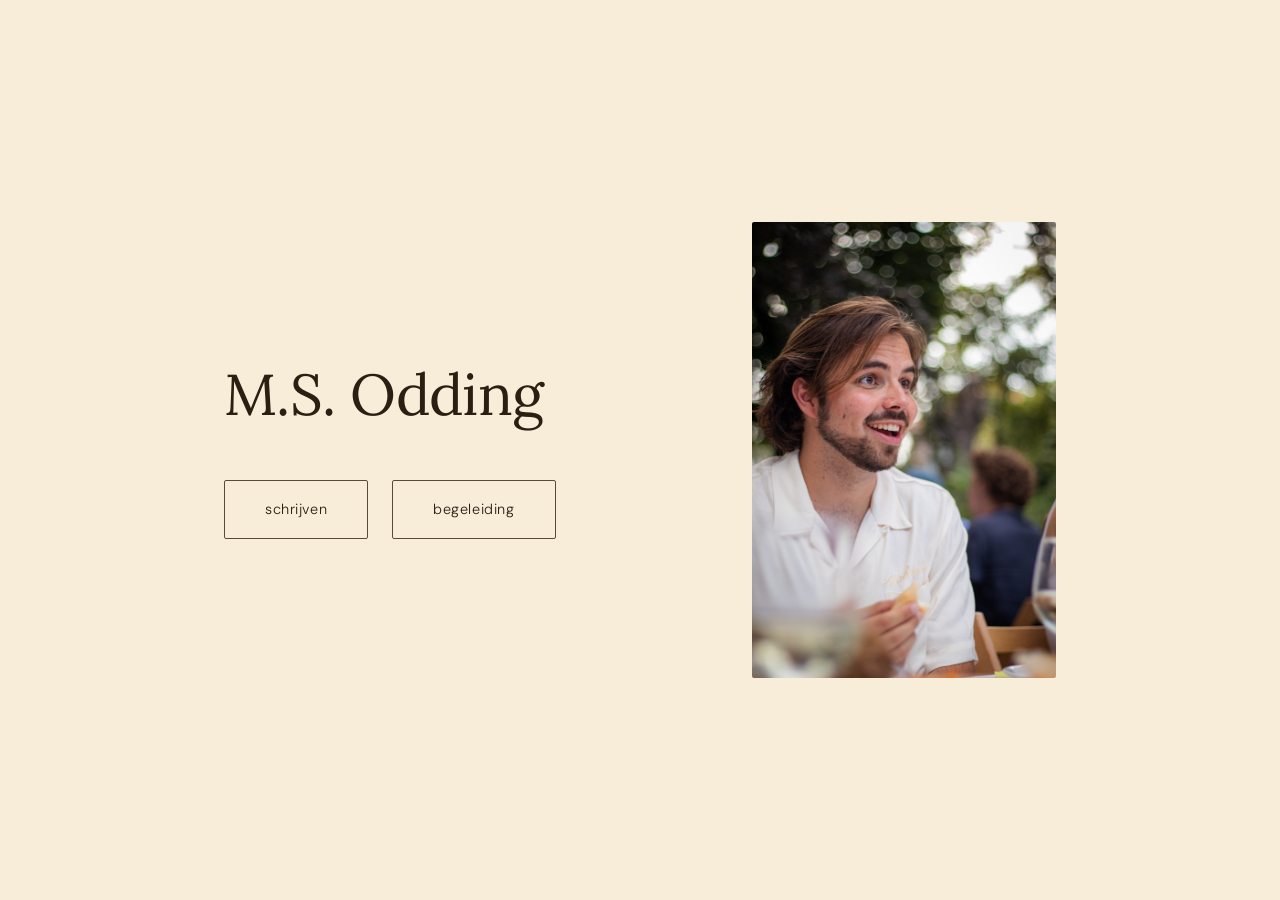
==== commit d5619667: "Turn landing page links into buttons, add photo to landing layout, narrow the divider between Over m" ====
--- a/index.html
+++ b/index.html
@@ -13,12 +13,17 @@
 <body>
 
   <section class="landing fade-in">
-    <div class="content">
-      <h1 class="book-title landing-name">M.S. Odding</h1>
-      <nav class="landing-links">
-        <a href="/schrijven/">schrijven</a>
-        <a href="/begeleiding/">begeleiding</a>
-      </nav>
+    <div class="split-content">
+      <div class="split-text">
+        <h1 class="book-title landing-name">M.S. Odding</h1>
+        <nav class="landing-links">
+          <a href="/schrijven/">schrijven</a>
+          <a href="/begeleiding/">begeleiding</a>
+        </nav>
+      </div>
+      <div class="split-media">
+        <img src="matthijs-home.jpg" alt="M.S. Odding" />
+      </div>
     </div>
   </section>
 
--- a/styles.css
+++ b/styles.css
@@ -107,35 +107,49 @@
   display: flex;
   align-items: center;
   justify-content: center;
-  text-align: center;
+}
+
+.landing .split-content {
+  text-align: left;
 }
 
 .landing .landing-name {
-  margin-bottom: 3rem;
+  margin-bottom: 2rem;
 }
 
 .landing-links {
   display: flex;
-  justify-content: center;
+  justify-content: flex-start;
   align-items: center;
-  gap: 3.5rem;
+  gap: 1.5rem;
 }
 
 .landing-links a {
   font-family: var(--font-sans);
   font-weight: 300;
-  font-size: 1rem;
-  letter-spacing: 0.06em;
-  color: var(--secondary);
+  font-size: 0.9rem;
+  letter-spacing: 0.04em;
+  color: var(--primary);
   text-decoration: none;
-  transition: color var(--transition);
-}
-.landing-links a:hover { color: var(--primary); }
+  padding: 1rem 2.5rem;
+  border-radius: 2px;
+  border: 1px solid var(--secondary);
+  transition: border-color var(--transition), color var(--transition);
+}
+.landing-links a:hover {
+  border-color: var(--tertiary);
+  color: var(--tertiary);
+}
 
 @media (max-width: 480px) {
   .landing-links {
     flex-direction: column;
-    gap: 1.5rem;
+    gap: 1rem;
+    width: 100%;
+  }
+  .landing-links a {
+    display: block;
+    width: 100%;
   }
 }
 
@@ -272,6 +286,14 @@
 
 .section-divider-top {
   border-top: 1px solid var(--border);
+}
+
+.divider-wide {
+  width: 760px;
+  max-width: 85%;
+  height: 1px;
+  background: var(--border);
+  margin: 0 auto 1.5rem;
 }
 
 .text-stack {
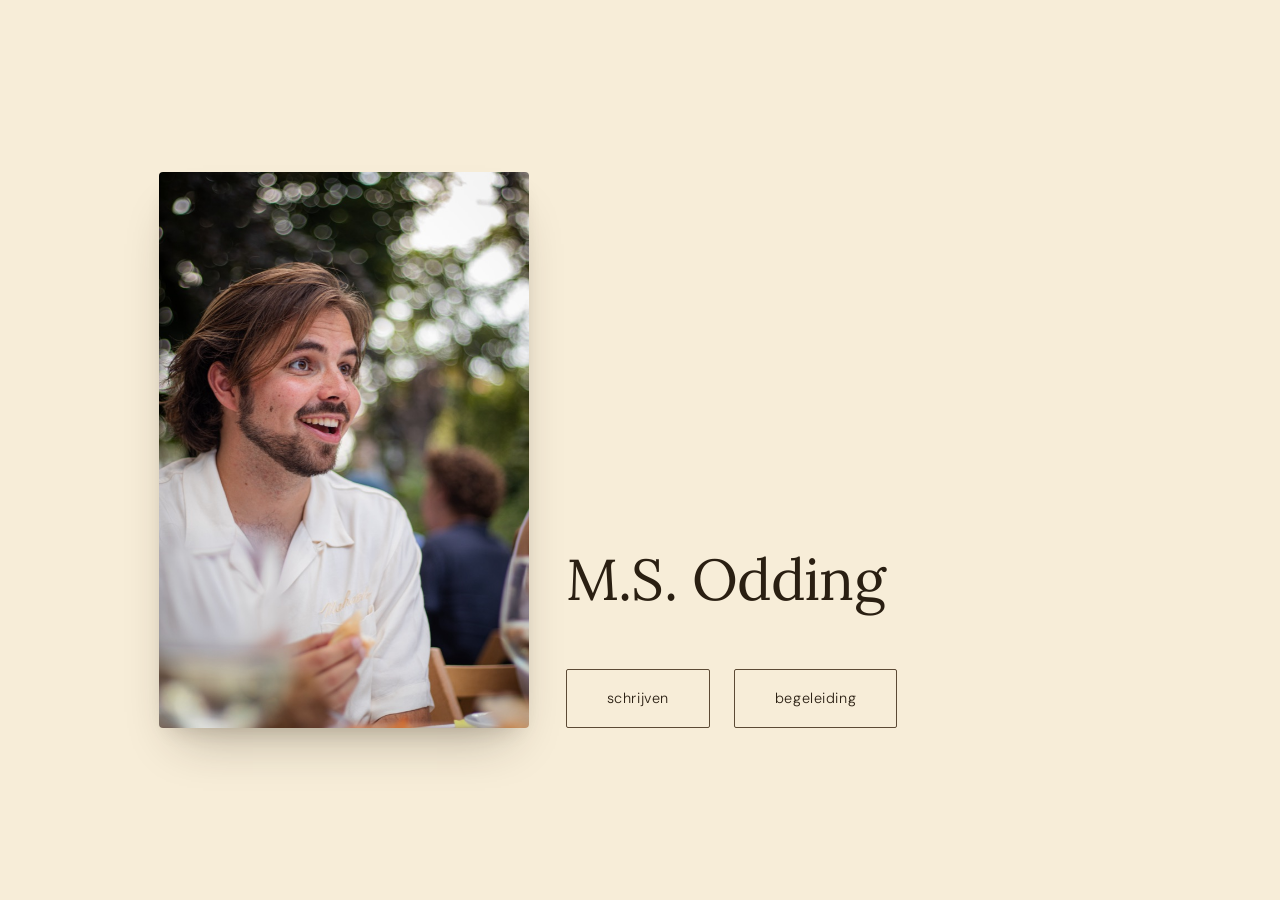
==== commit 68804571: "Redesign landing page composition: swap photo/text, add soft shadow, diagonal top-left to bottom-rig" ====
--- a/index.html
+++ b/index.html
@@ -14,6 +14,9 @@
 
   <section class="landing fade-in">
     <div class="split-content">
+      <div class="split-media">
+        <img src="matthijs-home.jpg" alt="M.S. Odding" />
+      </div>
       <div class="split-text">
         <h1 class="book-title landing-name">M.S. Odding</h1>
         <nav class="landing-links">
@@ -21,9 +24,6 @@
           <a href="/begeleiding/">begeleiding</a>
         </nav>
       </div>
-      <div class="split-media">
-        <img src="matthijs-home.jpg" alt="M.S. Odding" />
-      </div>
     </div>
   </section>
 
--- a/styles.css
+++ b/styles.css
@@ -111,10 +111,54 @@
 
 .landing .split-content {
   text-align: left;
+  grid-template-columns: 370px 1fr;
+  gap: 2.3rem;
+  align-items: start;
+}
+
+.landing .split-media {
+  align-self: start;
+}
+
+.landing .split-text {
+  align-self: end;
+}
+
+.landing .split-media img {
+  width: 370px;
+  border-radius: 4px;
+  box-shadow:
+    0 28px 48px -20px rgba(42, 31, 18, 0.32),
+    0 10px 20px -10px rgba(42, 31, 18, 0.16);
 }
 
 .landing .landing-name {
-  margin-bottom: 2rem;
+  margin-bottom: 2.3rem;
+}
+
+@media (min-width: 769px) {
+  .landing .split-content {
+    transform: translateX(-7rem);
+  }
+}
+
+@media (max-width: 768px) {
+  .landing .split-content {
+    grid-template-columns: 1fr;
+  }
+  .landing .split-media {
+    align-self: auto;
+  }
+  .landing .split-text {
+    align-self: auto;
+  }
+  .landing .split-media img {
+    width: 100%;
+    max-width: 320px;
+    box-shadow:
+      0 20px 36px -16px rgba(42, 31, 18, 0.3),
+      0 8px 16px -8px rgba(42, 31, 18, 0.14);
+  }
 }
 
 .landing-links {
@@ -288,12 +332,16 @@
   border-top: 1px solid var(--border);
 }
 
+.section-flush-top {
+  padding-top: 0;
+}
+
 .divider-wide {
   width: 760px;
   max-width: 85%;
   height: 1px;
   background: var(--border);
-  margin: 0 auto 1.5rem;
+  margin: 3rem auto;
 }
 
 .text-stack {
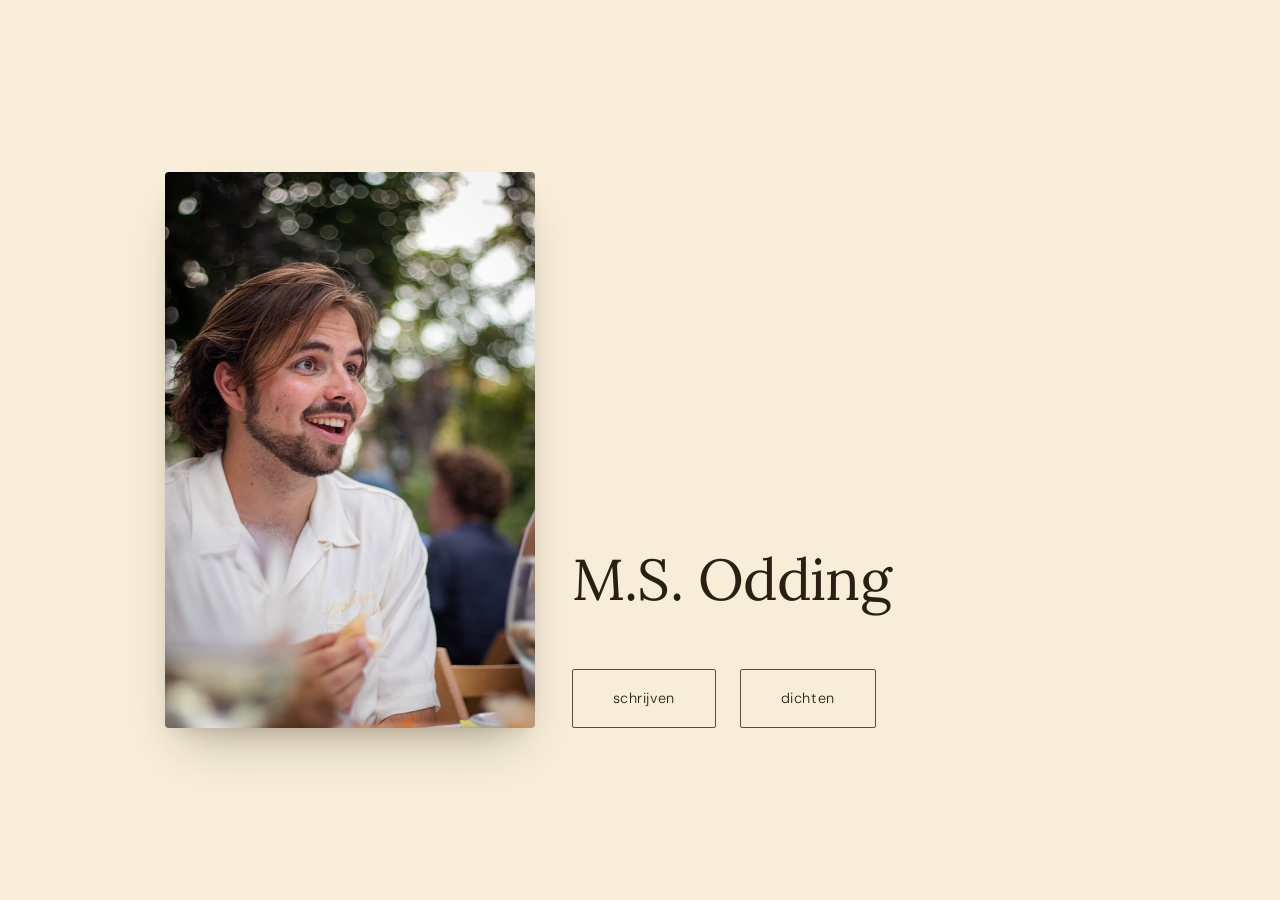
==== commit de6ae5b2: "Hide begeleiding (noindex), add /dichten page, new essay on schrijven - Begeleiding nav links remove" ====
--- a/index.html
+++ b/index.html
@@ -3,7 +3,7 @@
 <head>
   <meta charset="UTF-8" />
   <meta name="viewport" content="width=device-width, initial-scale=1.0" />
-  <meta name="description" content="M.S. Odding — schrijver en begeleider. Filosofisch werk gratis te lezen, en individuele begeleiding voor hoogbegaafde denkers." />
+  <meta name="description" content="M.S. Odding — schrijver en dichter. Filosofisch werk, gratis te lezen, en handgeschreven gedichten in kleine oplage." />
   <title>M.S. Odding</title>
   <link rel="preconnect" href="https://fonts.googleapis.com" />
   <link rel="preconnect" href="https://fonts.gstatic.com" crossorigin />
@@ -21,7 +21,8 @@
         <h1 class="book-title landing-name">M.S. Odding</h1>
         <nav class="landing-links">
           <a href="/schrijven/">schrijven</a>
-          <a href="/begeleiding/">begeleiding</a>
+          <!-- Begeleiding tijdelijk verborgen — zet terug: <a href="/begeleiding/">begeleiding</a> -->
+          <a href="/dichten/">dichten</a>
         </nav>
       </div>
     </div>
--- a/styles.css
+++ b/styles.css
@@ -143,8 +143,14 @@
 }
 
 @media (max-width: 768px) {
+  .landing {
+    min-height: auto;
+    align-items: flex-start;
+    padding-block: 1.5rem 2rem;
+  }
   .landing .split-content {
     grid-template-columns: 1fr;
+    gap: 1.5rem;
   }
   .landing .split-media {
     align-self: auto;
@@ -154,10 +160,13 @@
   }
   .landing .split-media img {
     width: 100%;
-    max-width: 320px;
+    max-width: 220px;
     box-shadow:
       0 20px 36px -16px rgba(42, 31, 18, 0.3),
       0 8px 16px -8px rgba(42, 31, 18, 0.14);
+  }
+  .landing .landing-name {
+    margin-bottom: 1rem;
   }
 }
 
@@ -543,6 +552,33 @@
 }
 .btn-download:hover { opacity: 0.88; }
 
+/* ── Gedichten ─────────────────────────────────────────────── */
+.gedicht-item {
+  display: flex;
+  flex-direction: column;
+  gap: 1rem;
+}
+
+.gedicht-media {
+  width: 100%;
+  max-width: 320px;
+}
+
+.gedicht-media img {
+  width: 100%;
+  height: auto;
+  aspect-ratio: 4 / 5;
+  object-fit: cover;
+  display: block;
+  border-radius: 2px;
+}
+
+.gedicht-prijzen {
+  display: flex;
+  flex-direction: column;
+  gap: 0.2rem;
+}
+
 /* ── 6. Donatie ────────────────────────────────────────────── */
 .donatie {
   border-top: 1px solid var(--border);
